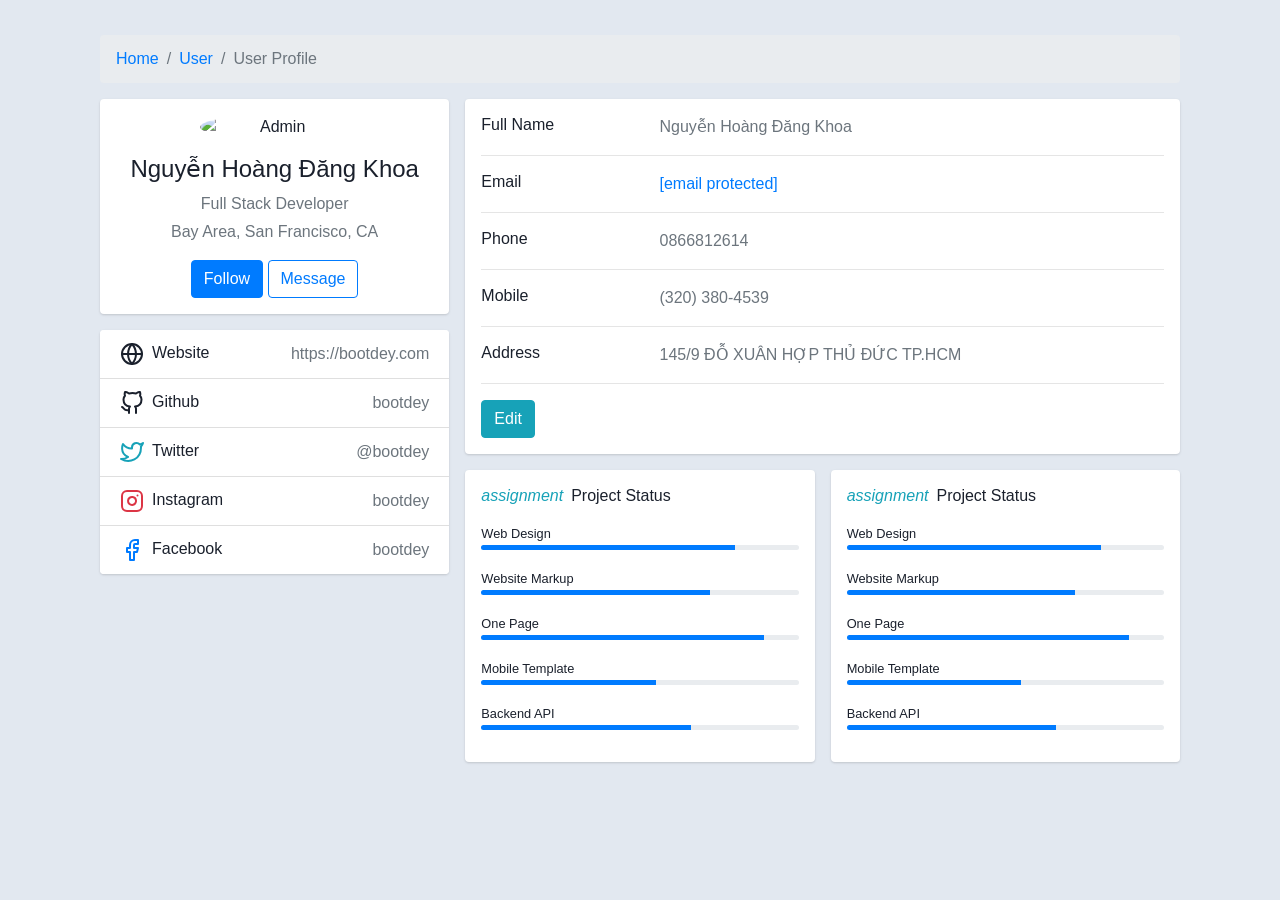
==== index.html @ bfdc1562 "DangKhoa" ====
<!DOCTYPE html>
<html lang="en">
<head>
    <meta charset="utf-8">
    <!--  This file has been downloaded from bootdey.com @bootdey on twitter -->
    <!--  All snippets are MIT license http://bootdey.com/license -->
    <title>profile with data and skills - Bootdey.com</title>
    <meta name="viewport" content="width=device-width, initial-scale=1">
    <link href="https://cdn.jsdelivr.net/npm/bootstrap@4.4.1/dist/css/bootstrap.min.css" rel="stylesheet">
    <style type="text/css">
    	body{
    margin-top:20px;
    color: #1a202c;
    text-align: left;
    background-color: #e2e8f0;    
}
.main-body {
    padding: 15px;
}
.card {
    box-shadow: 0 1px 3px 0 rgba(0,0,0,.1), 0 1px 2px 0 rgba(0,0,0,.06);
}

.card {
    position: relative;
    display: flex;
    flex-direction: column;
    min-width: 0;
    word-wrap: break-word;
    background-color: #fff;
    background-clip: border-box;
    border: 0 solid rgba(0,0,0,.125);
    border-radius: .25rem;
}

.card-body {
    flex: 1 1 auto;
    min-height: 1px;
    padding: 1rem;
}

.gutters-sm {
    margin-right: -8px;
    margin-left: -8px;
}

.gutters-sm>.col, .gutters-sm>[class*=col-] {
    padding-right: 8px;
    padding-left: 8px;
}
.mb-3, .my-3 {
    margin-bottom: 1rem!important;
}

.bg-gray-300 {
    background-color: #e2e8f0;
}
.h-100 {
    height: 100%!important;
}
.shadow-none {
    box-shadow: none!important;
}

    </style>
</head>
<body>
<div class="container">
    <div class="main-body">
    
          <!-- Breadcrumb -->
          <nav aria-label="breadcrumb" class="main-breadcrumb">
            <ol class="breadcrumb">
              <li class="breadcrumb-item"><a href="index.html">Home</a></li>
              <li class="breadcrumb-item"><a href="javascript:void(0)">User</a></li>
              <li class="breadcrumb-item active" aria-current="page">User Profile</li>
            </ol>
          </nav>
          <!-- /Breadcrumb -->
    
          <div class="row gutters-sm">
            <div class="col-md-4 mb-3">
              <div class="card">
                <div class="card-body">
                  <div class="d-flex flex-column align-items-center text-center">
                    <img src="https://scontent.fsgn1-1.fna.fbcdn.net/v/t39.30808-6/444770756_493498203100405_602131800872719834_n.jpg?_nc_cat=110&ccb=1-7&_nc_sid=6ee11a&_nc_eui2=AeHrU9W_yX6eQZA6cQtnyOkg-eYwI77nO1n55jAjvuc7Wezj3ORebYtf1UeyQE-muHd6cN0v9yzADHpi_3k20c_A&_nc_ohc=tJ06NX7mHHUQ7kNvgEF3PxW&_nc_oc=AdhpwPQ4kDg8mpm7Ackq1hfF5BBP0GXrar_Pa1H-_CUsiLS_zTbqjKzEU5OGPndCDkQ&_nc_zt=23&_nc_ht=scontent.fsgn1-1.fna&_nc_gid=ArAl6PXcGb-LOvoq2gQXxOv&oh=00_AYDkppzLd686g_xq1oTKb61SLhRffMhC3j8O_zALajV4MQ&oe=67CF299E" alt="Admin" class="rounded-circle" width="150">
                    <div class="mt-3">
                      <h4>Nguyễn Hoàng Đăng Khoa</h4>
                      <p class="text-secondary mb-1">Full Stack Developer</p>
                      <p class="text-muted font-size-sm">Bay Area, San Francisco, CA</p>
                      <button class="btn btn-primary">Follow</button>
                      <button class="btn btn-outline-primary">Message</button>
                    </div>
                  </div>
                </div>
              </div>
              <div class="card mt-3">
                <ul class="list-group list-group-flush">
                  <li class="list-group-item d-flex justify-content-between align-items-center flex-wrap">
                    <h6 class="mb-0"><svg xmlns="http://www.w3.org/2000/svg" width="24" height="24" viewBox="0 0 24 24" fill="none" stroke="currentColor" stroke-width="2" stroke-linecap="round" stroke-linejoin="round" class="feather feather-globe mr-2 icon-inline"><circle cx="12" cy="12" r="10"></circle><line x1="2" y1="12" x2="22" y2="12"></line><path d="M12 2a15.3 15.3 0 0 1 4 10 15.3 15.3 0 0 1-4 10 15.3 15.3 0 0 1-4-10 15.3 15.3 0 0 1 4-10z"></path></svg>Website</h6>
                    <span class="text-secondary">https://bootdey.com</span>
                  </li>
                  <li class="list-group-item d-flex justify-content-between align-items-center flex-wrap">
                    <h6 class="mb-0"><svg xmlns="http://www.w3.org/2000/svg" width="24" height="24" viewBox="0 0 24 24" fill="none" stroke="currentColor" stroke-width="2" stroke-linecap="round" stroke-linejoin="round" class="feather feather-github mr-2 icon-inline"><path d="M9 19c-5 1.5-5-2.5-7-3m14 6v-3.87a3.37 3.37 0 0 0-.94-2.61c3.14-.35 6.44-1.54 6.44-7A5.44 5.44 0 0 0 20 4.77 5.07 5.07 0 0 0 19.91 1S18.73.65 16 2.48a13.38 13.38 0 0 0-7 0C6.27.65 5.09 1 5.09 1A5.07 5.07 0 0 0 5 4.77a5.44 5.44 0 0 0-1.5 3.78c0 5.42 3.3 6.61 6.44 7A3.37 3.37 0 0 0 9 18.13V22"></path></svg>Github</h6>
                    <span class="text-secondary">bootdey</span>
                  </li>
                  <li class="list-group-item d-flex justify-content-between align-items-center flex-wrap">
                    <h6 class="mb-0"><svg xmlns="http://www.w3.org/2000/svg" width="24" height="24" viewBox="0 0 24 24" fill="none" stroke="currentColor" stroke-width="2" stroke-linecap="round" stroke-linejoin="round" class="feather feather-twitter mr-2 icon-inline text-info"><path d="M23 3a10.9 10.9 0 0 1-3.14 1.53 4.48 4.48 0 0 0-7.86 3v1A10.66 10.66 0 0 1 3 4s-4 9 5 13a11.64 11.64 0 0 1-7 2c9 5 20 0 20-11.5a4.5 4.5 0 0 0-.08-.83A7.72 7.72 0 0 0 23 3z"></path></svg>Twitter</h6>
                    <span class="text-secondary">@bootdey</span>
                  </li>
                  <li class="list-group-item d-flex justify-content-between align-items-center flex-wrap">
                    <h6 class="mb-0"><svg xmlns="http://www.w3.org/2000/svg" width="24" height="24" viewBox="0 0 24 24" fill="none" stroke="currentColor" stroke-width="2" stroke-linecap="round" stroke-linejoin="round" class="feather feather-instagram mr-2 icon-inline text-danger"><rect x="2" y="2" width="20" height="20" rx="5" ry="5"></rect><path d="M16 11.37A4 4 0 1 1 12.63 8 4 4 0 0 1 16 11.37z"></path><line x1="17.5" y1="6.5" x2="17.51" y2="6.5"></line></svg>Instagram</h6>
                    <span class="text-secondary">bootdey</span>
                  </li>
                  <li class="list-group-item d-flex justify-content-between align-items-center flex-wrap">
                    <h6 class="mb-0"><svg xmlns="http://www.w3.org/2000/svg" width="24" height="24" viewBox="0 0 24 24" fill="none" stroke="currentColor" stroke-width="2" stroke-linecap="round" stroke-linejoin="round" class="feather feather-facebook mr-2 icon-inline text-primary"><path d="M18 2h-3a5 5 0 0 0-5 5v3H7v4h3v8h4v-8h3l1-4h-4V7a1 1 0 0 1 1-1h3z"></path></svg>Facebook</h6>
                    <span class="text-secondary">bootdey</span>
                  </li>
                </ul>
              </div>
            </div>
            <div class="col-md-8">
              <div class="card mb-3">
                <div class="card-body">
                  <div class="row">
                    <div class="col-sm-3">
                      <h6 class="mb-0">Full Name</h6>
                    </div>
                    <div class="col-sm-9 text-secondary">
                      Nguyễn Hoàng Đăng Khoa
                    </div>
                  </div>
                  <hr>
                  <div class="row">
                    <div class="col-sm-3">
                      <h6 class="mb-0">Email</h6>
                    </div>
                    <div class="col-sm-9 text-secondary">
                      <a href="/cdn-cgi/l/email-protection" class="__cf_email__" data-cfemail="482e213808223d23253d20662924">[email&#160;protected]</a>
                    </div>
                  </div>
                  <hr>
                  <div class="row">
                    <div class="col-sm-3">
                      <h6 class="mb-0">Phone</h6>
                    </div>
                    <div class="col-sm-9 text-secondary">
                      0866812614
                    </div>
                  </div>
                  <hr>
                  <div class="row">
                    <div class="col-sm-3">
                      <h6 class="mb-0">Mobile</h6>
                    </div>
                    <div class="col-sm-9 text-secondary">
                      (320) 380-4539
                    </div>
                  </div>
                  <hr>
                  <div class="row">
                    <div class="col-sm-3">
                      <h6 class="mb-0">Address</h6>
                    </div>
                    <div class="col-sm-9 text-secondary">
                      145/9 ĐỖ XUÂN HỢP THỦ ĐỨC TP.HCM
                    </div>
                  </div>
                  <hr>
                  <div class="row">
                    <div class="col-sm-12">
                      <a class="btn btn-info " target="__blank" href="https://www.bootdey.com/snippets/view/profile-edit-data-and-skills">Edit</a>
                    </div>
                  </div>
                </div>
              </div>

              <div class="row gutters-sm">
                <div class="col-sm-6 mb-3">
                  <div class="card h-100">
                    <div class="card-body">
                      <h6 class="d-flex align-items-center mb-3"><i class="material-icons text-info mr-2">assignment</i>Project Status</h6>
                      <small>Web Design</small>
                      <div class="progress mb-3" style="height: 5px">
                        <div class="progress-bar bg-primary" role="progressbar" style="width: 80%" aria-valuenow="80" aria-valuemin="0" aria-valuemax="100"></div>
                      </div>
                      <small>Website Markup</small>
                      <div class="progress mb-3" style="height: 5px">
                        <div class="progress-bar bg-primary" role="progressbar" style="width: 72%" aria-valuenow="72" aria-valuemin="0" aria-valuemax="100"></div>
                      </div>
                      <small>One Page</small>
                      <div class="progress mb-3" style="height: 5px">
                        <div class="progress-bar bg-primary" role="progressbar" style="width: 89%" aria-valuenow="89" aria-valuemin="0" aria-valuemax="100"></div>
                      </div>
                      <small>Mobile Template</small>
                      <div class="progress mb-3" style="height: 5px">
                        <div class="progress-bar bg-primary" role="progressbar" style="width: 55%" aria-valuenow="55" aria-valuemin="0" aria-valuemax="100"></div>
                      </div>
                      <small>Backend API</small>
                      <div class="progress mb-3" style="height: 5px">
                        <div class="progress-bar bg-primary" role="progressbar" style="width: 66%" aria-valuenow="66" aria-valuemin="0" aria-valuemax="100"></div>
                      </div>
                    </div>
                  </div>
                </div>
                <div class="col-sm-6 mb-3">
                  <div class="card h-100">
                    <div class="card-body">
                      <h6 class="d-flex align-items-center mb-3"><i class="material-icons text-info mr-2">assignment</i>Project Status</h6>
                      <small>Web Design</small>
                      <div class="progress mb-3" style="height: 5px">
                        <div class="progress-bar bg-primary" role="progressbar" style="width: 80%" aria-valuenow="80" aria-valuemin="0" aria-valuemax="100"></div>
                      </div>
                      <small>Website Markup</small>
                      <div class="progress mb-3" style="height: 5px">
                        <div class="progress-bar bg-primary" role="progressbar" style="width: 72%" aria-valuenow="72" aria-valuemin="0" aria-valuemax="100"></div>
                      </div>
                      <small>One Page</small>
                      <div class="progress mb-3" style="height: 5px">
                        <div class="progress-bar bg-primary" role="progressbar" style="width: 89%" aria-valuenow="89" aria-valuemin="0" aria-valuemax="100"></div>
                      </div>
                      <small>Mobile Template</small>
                      <div class="progress mb-3" style="height: 5px">
                        <div class="progress-bar bg-primary" role="progressbar" style="width: 55%" aria-valuenow="55" aria-valuemin="0" aria-valuemax="100"></div>
                      </div>
                      <small>Backend API</small>
                      <div class="progress mb-3" style="height: 5px">
                        <div class="progress-bar bg-primary" role="progressbar" style="width: 66%" aria-valuenow="66" aria-valuemin="0" aria-valuemax="100"></div>
                      </div>
                    </div>
                  </div>
                </div>
              </div>



            </div>
          </div>

        </div>
    </div>
<script data-cfasync="false" src="/cdn-cgi/scripts/5c5dd728/cloudflare-static/email-decode.min.js"></script><script src="https://code.jquery.com/jquery-1.10.2.min.js"></script>
<script src="https://cdn.jsdelivr.net/npm/bootstrap@4.4.1/dist/js/bootstrap.bundle.min.js"></script>
<script type="text/javascript">
	
</script>
</body>
</html>
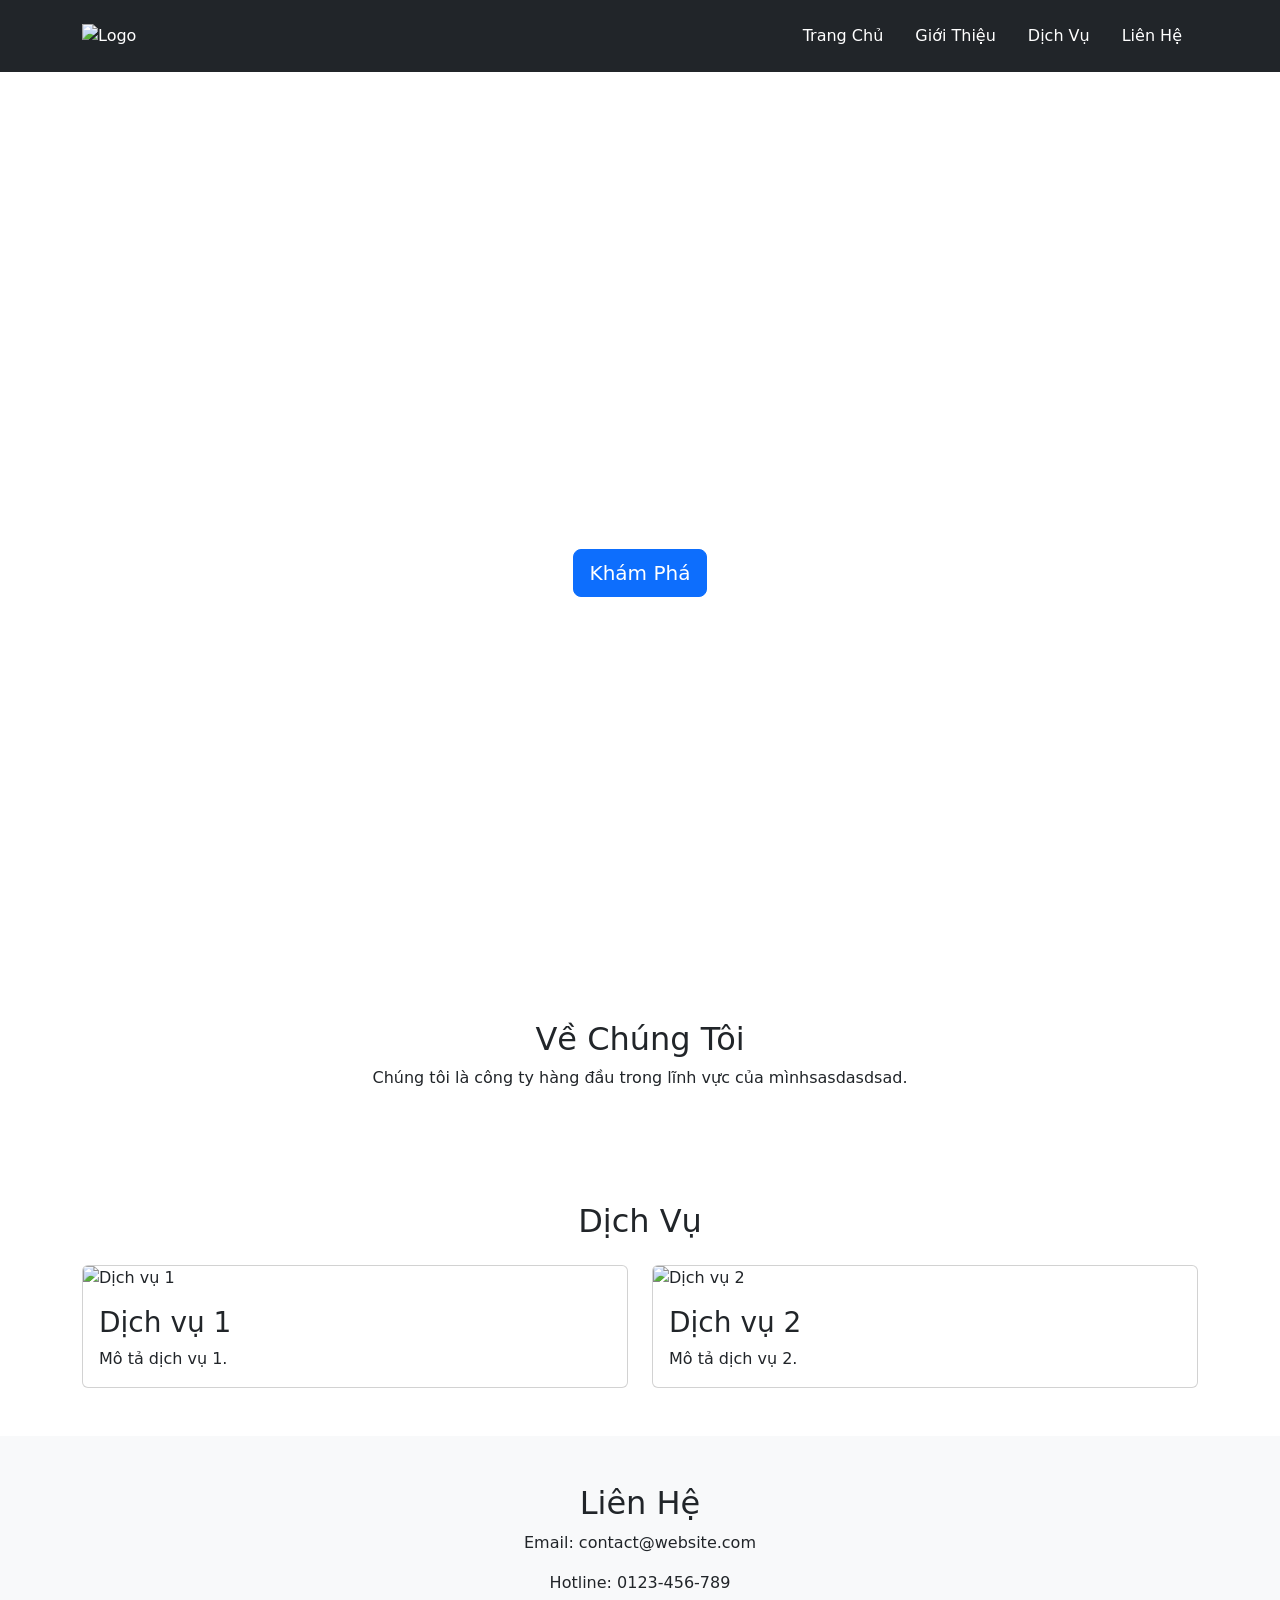
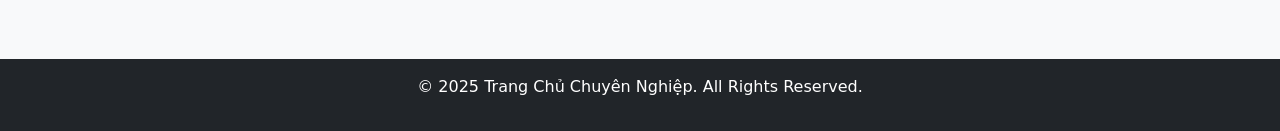
==== commit de4d85ce: "khoa" ====
--- a/index.html
+++ b/index.html
@@ -1,248 +1,78 @@
 <!DOCTYPE html>
-<html lang="en">
+<html lang="vi">
 <head>
-    <meta charset="utf-8">
-    <!--  This file has been downloaded from bootdey.com @bootdey on twitter -->
-    <!--  All snippets are MIT license http://bootdey.com/license -->
-    <title>profile with data and skills - Bootdey.com</title>
-    <meta name="viewport" content="width=device-width, initial-scale=1">
-    <link href="https://cdn.jsdelivr.net/npm/bootstrap@4.4.1/dist/css/bootstrap.min.css" rel="stylesheet">
-    <style type="text/css">
-    	body{
-    margin-top:20px;
-    color: #1a202c;
-    text-align: left;
-    background-color: #e2e8f0;    
-}
-.main-body {
-    padding: 15px;
-}
-.card {
-    box-shadow: 0 1px 3px 0 rgba(0,0,0,.1), 0 1px 2px 0 rgba(0,0,0,.06);
-}
-
-.card {
-    position: relative;
-    display: flex;
-    flex-direction: column;
-    min-width: 0;
-    word-wrap: break-word;
-    background-color: #fff;
-    background-clip: border-box;
-    border: 0 solid rgba(0,0,0,.125);
-    border-radius: .25rem;
-}
-
-.card-body {
-    flex: 1 1 auto;
-    min-height: 1px;
-    padding: 1rem;
-}
-
-.gutters-sm {
-    margin-right: -8px;
-    margin-left: -8px;
-}
-
-.gutters-sm>.col, .gutters-sm>[class*=col-] {
-    padding-right: 8px;
-    padding-left: 8px;
-}
-.mb-3, .my-3 {
-    margin-bottom: 1rem!important;
-}
-
-.bg-gray-300 {
-    background-color: #e2e8f0;
-}
-.h-100 {
-    height: 100%!important;
-}
-.shadow-none {
-    box-shadow: none!important;
-}
-
-    </style>
+    <meta charset="UTF-8">
+    <meta name="viewport" content="width=device-width, initial-scale=1.0">
+    <title>Trang Chủ Chuyên Nghiệp</title>
+    <link rel="stylesheet" href="https://cdn.jsdelivr.net/npm/bootstrap@5.3.0/dist/css/bootstrap.min.css">
+    <link rel="stylesheet" href="style.css">
 </head>
 <body>
-<div class="container">
-    <div class="main-body">
+    <header class="bg-dark text-white py-3">
+        <div class="container d-flex justify-content-between align-items-center">
+            <div class="logo">
+                <img src="images/abc.jpg" alt="Logo" class="img-fluid" style="height: 50px;">
+            </div>
+            <nav>
+                <ul class="nav">
+                    <li class="nav-item"><a class="nav-link text-white" href="#">Trang Chủ</a></li>
+                    <li class="nav-item"><a class="nav-link text-white" href="#about">Giới Thiệu</a></li>
+                    <li class="nav-item"><a class="nav-link text-white" href="#services">Dịch Vụ</a></li>
+                    <li class="nav-item"><a class="nav-link text-white" href="#contact">Liên Hệ</a></li>
+                </ul>
+            </nav>
+        </div>
+    </header>
     
-          <!-- Breadcrumb -->
-          <nav aria-label="breadcrumb" class="main-breadcrumb">
-            <ol class="breadcrumb">
-              <li class="breadcrumb-item"><a href="index.html">Home</a></li>
-              <li class="breadcrumb-item"><a href="javascript:void(0)">User</a></li>
-              <li class="breadcrumb-item active" aria-current="page">User Profile</li>
-            </ol>
-          </nav>
-          <!-- /Breadcrumb -->
+    <section class="hero text-center text-white d-flex align-items-center justify-content-center" style="height: 100vh; background: url('images/hero.jpg') center/cover;">
+        <div>
+            <h1>Chào Mừng Đến Với Website Của Chúng Tôi</h1>
+            <p class="lead">Chúng tôi cung cấp những giải pháp chuyên nghiệp và sáng tạo.</p>
+            <a href="#services" class="btn btn-primary btn-lg">Khám Phá</a>
+        </div>
+    </section>
     
-          <div class="row gutters-sm">
-            <div class="col-md-4 mb-3">
-              <div class="card">
-                <div class="card-body">
-                  <div class="d-flex flex-column align-items-center text-center">
-                    <img src="https://scontent.fsgn1-1.fna.fbcdn.net/v/t39.30808-6/444770756_493498203100405_602131800872719834_n.jpg?_nc_cat=110&ccb=1-7&_nc_sid=6ee11a&_nc_eui2=AeHrU9W_yX6eQZA6cQtnyOkg-eYwI77nO1n55jAjvuc7Wezj3ORebYtf1UeyQE-muHd6cN0v9yzADHpi_3k20c_A&_nc_ohc=tJ06NX7mHHUQ7kNvgEF3PxW&_nc_oc=AdhpwPQ4kDg8mpm7Ackq1hfF5BBP0GXrar_Pa1H-_CUsiLS_zTbqjKzEU5OGPndCDkQ&_nc_zt=23&_nc_ht=scontent.fsgn1-1.fna&_nc_gid=ArAl6PXcGb-LOvoq2gQXxOv&oh=00_AYDkppzLd686g_xq1oTKb61SLhRffMhC3j8O_zALajV4MQ&oe=67CF299E" alt="Admin" class="rounded-circle" width="150">
-                    <div class="mt-3">
-                      <h4>Nguyễn Hoàng Đăng Khoa</h4>
-                      <p class="text-secondary mb-1">Full Stack Developer</p>
-                      <p class="text-muted font-size-sm">Bay Area, San Francisco, CA</p>
-                      <button class="btn btn-primary">Follow</button>
-                      <button class="btn btn-outline-primary">Message</button>
+    <section id="about" class="container py-5 text-center">
+        <h2>Về Chúng Tôi</h2>
+        <p>Chúng tôi là công ty hàng đầu trong lĩnh vực của mìnhsasdasdsad.</p>
+    </section>
+    
+    <section id="services" class="container py-5">
+        <h2 class="text-center mb-4">Dịch Vụ</h2>
+        <div class="row">
+            <div class="col-md-6">
+                <div class="card">
+                    <img src="images/abc1 (1).jpg" class="card-img-top" alt="Dịch vụ 1">
+                    <div class="card-body">
+                        <h3 class="card-title">Dịch vụ 1</h3>
+                        <p class="card-text">Mô tả dịch vụ 1.</p>
                     </div>
-                  </div>
                 </div>
-              </div>
-              <div class="card mt-3">
-                <ul class="list-group list-group-flush">
-                  <li class="list-group-item d-flex justify-content-between align-items-center flex-wrap">
-                    <h6 class="mb-0"><svg xmlns="http://www.w3.org/2000/svg" width="24" height="24" viewBox="0 0 24 24" fill="none" stroke="currentColor" stroke-width="2" stroke-linecap="round" stroke-linejoin="round" class="feather feather-globe mr-2 icon-inline"><circle cx="12" cy="12" r="10"></circle><line x1="2" y1="12" x2="22" y2="12"></line><path d="M12 2a15.3 15.3 0 0 1 4 10 15.3 15.3 0 0 1-4 10 15.3 15.3 0 0 1-4-10 15.3 15.3 0 0 1 4-10z"></path></svg>Website</h6>
-                    <span class="text-secondary">https://bootdey.com</span>
-                  </li>
-                  <li class="list-group-item d-flex justify-content-between align-items-center flex-wrap">
-                    <h6 class="mb-0"><svg xmlns="http://www.w3.org/2000/svg" width="24" height="24" viewBox="0 0 24 24" fill="none" stroke="currentColor" stroke-width="2" stroke-linecap="round" stroke-linejoin="round" class="feather feather-github mr-2 icon-inline"><path d="M9 19c-5 1.5-5-2.5-7-3m14 6v-3.87a3.37 3.37 0 0 0-.94-2.61c3.14-.35 6.44-1.54 6.44-7A5.44 5.44 0 0 0 20 4.77 5.07 5.07 0 0 0 19.91 1S18.73.65 16 2.48a13.38 13.38 0 0 0-7 0C6.27.65 5.09 1 5.09 1A5.07 5.07 0 0 0 5 4.77a5.44 5.44 0 0 0-1.5 3.78c0 5.42 3.3 6.61 6.44 7A3.37 3.37 0 0 0 9 18.13V22"></path></svg>Github</h6>
-                    <span class="text-secondary">bootdey</span>
-                  </li>
-                  <li class="list-group-item d-flex justify-content-between align-items-center flex-wrap">
-                    <h6 class="mb-0"><svg xmlns="http://www.w3.org/2000/svg" width="24" height="24" viewBox="0 0 24 24" fill="none" stroke="currentColor" stroke-width="2" stroke-linecap="round" stroke-linejoin="round" class="feather feather-twitter mr-2 icon-inline text-info"><path d="M23 3a10.9 10.9 0 0 1-3.14 1.53 4.48 4.48 0 0 0-7.86 3v1A10.66 10.66 0 0 1 3 4s-4 9 5 13a11.64 11.64 0 0 1-7 2c9 5 20 0 20-11.5a4.5 4.5 0 0 0-.08-.83A7.72 7.72 0 0 0 23 3z"></path></svg>Twitter</h6>
-                    <span class="text-secondary">@bootdey</span>
-                  </li>
-                  <li class="list-group-item d-flex justify-content-between align-items-center flex-wrap">
-                    <h6 class="mb-0"><svg xmlns="http://www.w3.org/2000/svg" width="24" height="24" viewBox="0 0 24 24" fill="none" stroke="currentColor" stroke-width="2" stroke-linecap="round" stroke-linejoin="round" class="feather feather-instagram mr-2 icon-inline text-danger"><rect x="2" y="2" width="20" height="20" rx="5" ry="5"></rect><path d="M16 11.37A4 4 0 1 1 12.63 8 4 4 0 0 1 16 11.37z"></path><line x1="17.5" y1="6.5" x2="17.51" y2="6.5"></line></svg>Instagram</h6>
-                    <span class="text-secondary">bootdey</span>
-                  </li>
-                  <li class="list-group-item d-flex justify-content-between align-items-center flex-wrap">
-                    <h6 class="mb-0"><svg xmlns="http://www.w3.org/2000/svg" width="24" height="24" viewBox="0 0 24 24" fill="none" stroke="currentColor" stroke-width="2" stroke-linecap="round" stroke-linejoin="round" class="feather feather-facebook mr-2 icon-inline text-primary"><path d="M18 2h-3a5 5 0 0 0-5 5v3H7v4h3v8h4v-8h3l1-4h-4V7a1 1 0 0 1 1-1h3z"></path></svg>Facebook</h6>
-                    <span class="text-secondary">bootdey</span>
-                  </li>
-                </ul>
-              </div>
             </div>
-            <div class="col-md-8">
-              <div class="card mb-3">
-                <div class="card-body">
-                  <div class="row">
-                    <div class="col-sm-3">
-                      <h6 class="mb-0">Full Name</h6>
+            <div class="col-md-6">
+                <div class="card">
+                    <img src="images/abc1 (2).jpg" class="card-img-top" alt="Dịch vụ 2">
+                    <div class="card-body">
+                        <h3 class="card-title">Dịch vụ 2</h3>
+                        <p class="card-text">Mô tả dịch vụ 2.</p>
                     </div>
-                    <div class="col-sm-9 text-secondary">
-                      Nguyễn Hoàng Đăng Khoa
-                    </div>
-                  </div>
-                  <hr>
-                  <div class="row">
-                    <div class="col-sm-3">
-                      <h6 class="mb-0">Email</h6>
-                    </div>
-                    <div class="col-sm-9 text-secondary">
-                      <a href="/cdn-cgi/l/email-protection" class="__cf_email__" data-cfemail="482e213808223d23253d20662924">[email&#160;protected]</a>
-                    </div>
-                  </div>
-                  <hr>
-                  <div class="row">
-                    <div class="col-sm-3">
-                      <h6 class="mb-0">Phone</h6>
-                    </div>
-                    <div class="col-sm-9 text-secondary">
-                      0866812614
-                    </div>
-                  </div>
-                  <hr>
-                  <div class="row">
-                    <div class="col-sm-3">
-                      <h6 class="mb-0">Mobile</h6>
-                    </div>
-                    <div class="col-sm-9 text-secondary">
-                      (320) 380-4539
-                    </div>
-                  </div>
-                  <hr>
-                  <div class="row">
-                    <div class="col-sm-3">
-                      <h6 class="mb-0">Address</h6>
-                    </div>
-                    <div class="col-sm-9 text-secondary">
-                      145/9 ĐỖ XUÂN HỢP THỦ ĐỨC TP.HCM
-                    </div>
-                  </div>
-                  <hr>
-                  <div class="row">
-                    <div class="col-sm-12">
-                      <a class="btn btn-info " target="__blank" href="https://www.bootdey.com/snippets/view/profile-edit-data-and-skills">Edit</a>
-                    </div>
-                  </div>
                 </div>
-              </div>
+            </div>
+        </div>
+    </section>
+    
+    <section id="contact" class="bg-light py-5 text-center">
+        <div class="container">
+            <h2>Liên Hệ</h2>
+            <p>Email: contact@website.com</p>
+            <p>Hotline: 0123-456-789</p>
+        </div>
+    </section>
+    
+    <footer class="bg-dark text-white text-center py-3">
+        <p>&copy; 2025 Trang Chủ Chuyên Nghiệp. All Rights Reserved.</p>
+    </footer>
 
-              <div class="row gutters-sm">
-                <div class="col-sm-6 mb-3">
-                  <div class="card h-100">
-                    <div class="card-body">
-                      <h6 class="d-flex align-items-center mb-3"><i class="material-icons text-info mr-2">assignment</i>Project Status</h6>
-                      <small>Web Design</small>
-                      <div class="progress mb-3" style="height: 5px">
-                        <div class="progress-bar bg-primary" role="progressbar" style="width: 80%" aria-valuenow="80" aria-valuemin="0" aria-valuemax="100"></div>
-                      </div>
-                      <small>Website Markup</small>
-                      <div class="progress mb-3" style="height: 5px">
-                        <div class="progress-bar bg-primary" role="progressbar" style="width: 72%" aria-valuenow="72" aria-valuemin="0" aria-valuemax="100"></div>
-                      </div>
-                      <small>One Page</small>
-                      <div class="progress mb-3" style="height: 5px">
-                        <div class="progress-bar bg-primary" role="progressbar" style="width: 89%" aria-valuenow="89" aria-valuemin="0" aria-valuemax="100"></div>
-                      </div>
-                      <small>Mobile Template</small>
-                      <div class="progress mb-3" style="height: 5px">
-                        <div class="progress-bar bg-primary" role="progressbar" style="width: 55%" aria-valuenow="55" aria-valuemin="0" aria-valuemax="100"></div>
-                      </div>
-                      <small>Backend API</small>
-                      <div class="progress mb-3" style="height: 5px">
-                        <div class="progress-bar bg-primary" role="progressbar" style="width: 66%" aria-valuenow="66" aria-valuemin="0" aria-valuemax="100"></div>
-                      </div>
-                    </div>
-                  </div>
-                </div>
-                <div class="col-sm-6 mb-3">
-                  <div class="card h-100">
-                    <div class="card-body">
-                      <h6 class="d-flex align-items-center mb-3"><i class="material-icons text-info mr-2">assignment</i>Project Status</h6>
-                      <small>Web Design</small>
-                      <div class="progress mb-3" style="height: 5px">
-                        <div class="progress-bar bg-primary" role="progressbar" style="width: 80%" aria-valuenow="80" aria-valuemin="0" aria-valuemax="100"></div>
-                      </div>
-                      <small>Website Markup</small>
-                      <div class="progress mb-3" style="height: 5px">
-                        <div class="progress-bar bg-primary" role="progressbar" style="width: 72%" aria-valuenow="72" aria-valuemin="0" aria-valuemax="100"></div>
-                      </div>
-                      <small>One Page</small>
-                      <div class="progress mb-3" style="height: 5px">
-                        <div class="progress-bar bg-primary" role="progressbar" style="width: 89%" aria-valuenow="89" aria-valuemin="0" aria-valuemax="100"></div>
-                      </div>
-                      <small>Mobile Template</small>
-                      <div class="progress mb-3" style="height: 5px">
-                        <div class="progress-bar bg-primary" role="progressbar" style="width: 55%" aria-valuenow="55" aria-valuemin="0" aria-valuemax="100"></div>
-                      </div>
-                      <small>Backend API</small>
-                      <div class="progress mb-3" style="height: 5px">
-                        <div class="progress-bar bg-primary" role="progressbar" style="width: 66%" aria-valuenow="66" aria-valuemin="0" aria-valuemax="100"></div>
-                      </div>
-                    </div>
-                  </div>
-                </div>
-              </div>
-
-
-
-            </div>
-          </div>
-
-        </div>
-    </div>
-<script data-cfasync="false" src="/cdn-cgi/scripts/5c5dd728/cloudflare-static/email-decode.min.js"></script><script src="https://code.jquery.com/jquery-1.10.2.min.js"></script>
-<script src="https://cdn.jsdelivr.net/npm/bootstrap@4.4.1/dist/js/bootstrap.bundle.min.js"></script>
-<script type="text/javascript">
-	
-</script>
+    <script src="https://cdn.jsdelivr.net/npm/bootstrap@5.3.0/dist/js/bootstrap.bundle.min.js"></script>
 </body>
-</html>+</html>
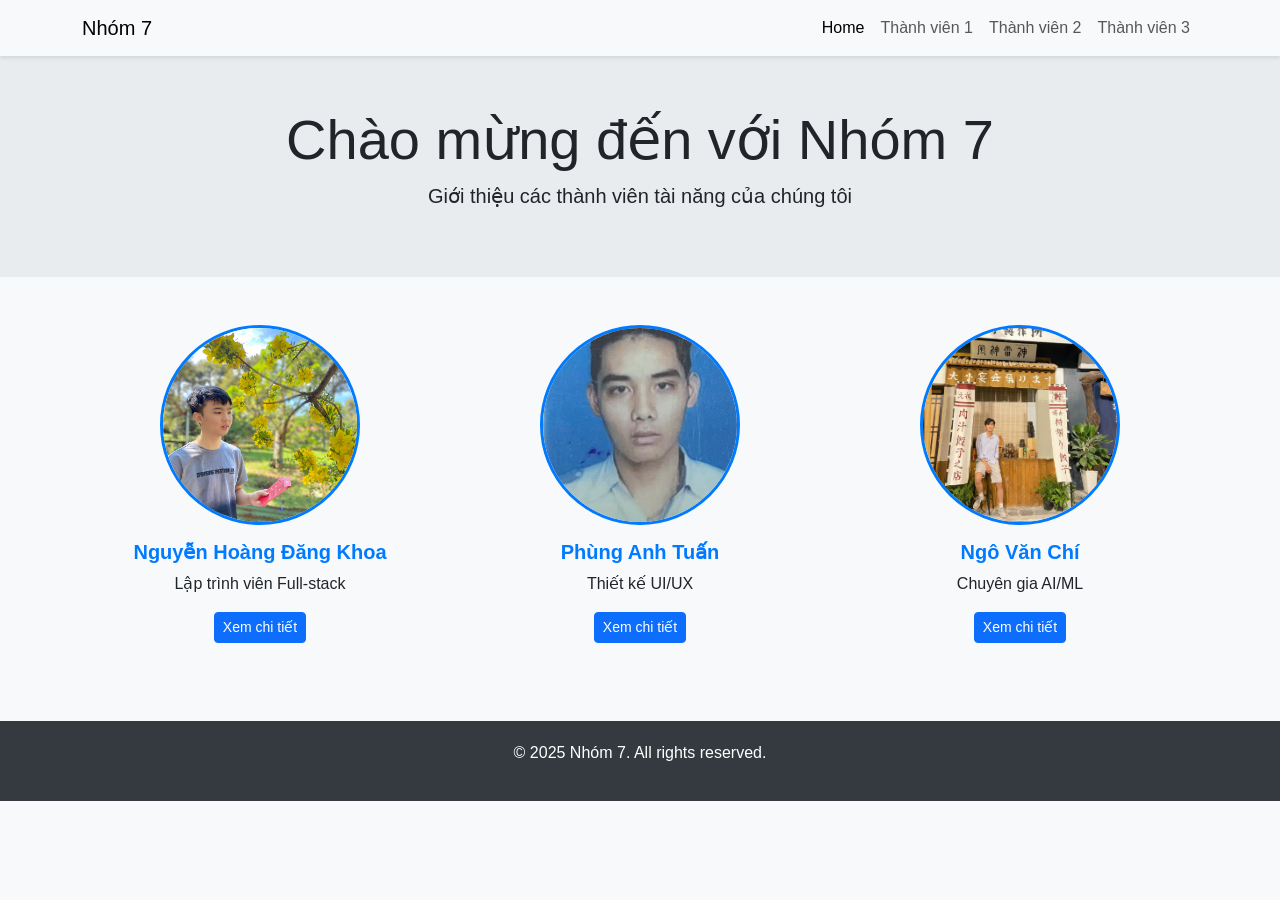
==== commit 74e586f6: "Khoa" ====
--- a/index.html
+++ b/index.html
@@ -1,78 +1,120 @@
 <!DOCTYPE html>
 <html lang="vi">
 <head>
-    <meta charset="UTF-8">
-    <meta name="viewport" content="width=device-width, initial-scale=1.0">
-    <title>Trang Chủ Chuyên Nghiệp</title>
-    <link rel="stylesheet" href="https://cdn.jsdelivr.net/npm/bootstrap@5.3.0/dist/css/bootstrap.min.css">
-    <link rel="stylesheet" href="style.css">
+  <meta charset="UTF-8">
+  <meta name="viewport" content="width=device-width, initial-scale=1.0">
+  <title>Giới thiệu Nhóm 7</title>
+  <!-- Bootstrap CSS -->
+  <link href="https://cdn.jsdelivr.net/npm/bootstrap@5.3.3/dist/css/bootstrap.min.css" rel="stylesheet" integrity="sha384-QWTKZyjpPEjISv5WaRU9OFeRpok6YctnYmDr5pNlyT2bRjXh0JMhjY6hW+ALEwIH" crossorigin="anonymous">
+  <!-- Custom CSS -->
+  <style>
+    body {
+      font-family: 'Arial', sans-serif;
+      background-color: #f8f9fa;
+    }
+    .navbar {
+      box-shadow: 0 2px 4px rgba(0, 0, 0, 0.1);
+    }
+    .hero-section {
+      text-align: center;
+      padding: 50px 0;
+      background-color: #e9ecef;
+    }
+    .team-member {
+      text-align: center;
+      margin-bottom: 30px;
+    }
+    .team-member img {
+      width: 200px;
+      height: 200px;
+      object-fit: cover;
+      border-radius: 50%;
+      margin-bottom: 15px;
+      border: 3px solid #007bff;
+    }
+    .team-member h5 {
+      color: #007bff;
+      font-weight: bold;
+    }
+    .footer {
+      text-align: center;
+      padding: 20px 0;
+      background-color: #343a40;
+      color: white;
+      position: relative;
+      bottom: 0;
+      width: 100%;
+    }
+  </style>
 </head>
 <body>
-    <header class="bg-dark text-white py-3">
-        <div class="container d-flex justify-content-between align-items-center">
-            <div class="logo">
-                <img src="images/abc.jpg" alt="Logo" class="img-fluid" style="height: 50px;">
-            </div>
-            <nav>
-                <ul class="nav">
-                    <li class="nav-item"><a class="nav-link text-white" href="#">Trang Chủ</a></li>
-                    <li class="nav-item"><a class="nav-link text-white" href="#about">Giới Thiệu</a></li>
-                    <li class="nav-item"><a class="nav-link text-white" href="#services">Dịch Vụ</a></li>
-                    <li class="nav-item"><a class="nav-link text-white" href="#contact">Liên Hệ</a></li>
-                </ul>
-            </nav>
-        </div>
-    </header>
-    
-    <section class="hero text-center text-white d-flex align-items-center justify-content-center" style="height: 100vh; background: url('images/hero.jpg') center/cover;">
-        <div>
-            <h1>Chào Mừng Đến Với Website Của Chúng Tôi</h1>
-            <p class="lead">Chúng tôi cung cấp những giải pháp chuyên nghiệp và sáng tạo.</p>
-            <a href="#services" class="btn btn-primary btn-lg">Khám Phá</a>
-        </div>
-    </section>
-    
-    <section id="about" class="container py-5 text-center">
-        <h2>Về Chúng Tôi</h2>
-        <p>Chúng tôi là công ty hàng đầu trong lĩnh vực của mìnhsasdasdsad.</p>
-    </section>
-    
-    <section id="services" class="container py-5">
-        <h2 class="text-center mb-4">Dịch Vụ</h2>
-        <div class="row">
-            <div class="col-md-6">
-                <div class="card">
-                    <img src="images/abc1 (1).jpg" class="card-img-top" alt="Dịch vụ 1">
-                    <div class="card-body">
-                        <h3 class="card-title">Dịch vụ 1</h3>
-                        <p class="card-text">Mô tả dịch vụ 1.</p>
-                    </div>
-                </div>
-            </div>
-            <div class="col-md-6">
-                <div class="card">
-                    <img src="images/abc1 (2).jpg" class="card-img-top" alt="Dịch vụ 2">
-                    <div class="card-body">
-                        <h3 class="card-title">Dịch vụ 2</h3>
-                        <p class="card-text">Mô tả dịch vụ 2.</p>
-                    </div>
-                </div>
-            </div>
-        </div>
-    </section>
-    
-    <section id="contact" class="bg-light py-5 text-center">
-        <div class="container">
-            <h2>Liên Hệ</h2>
-            <p>Email: contact@website.com</p>
-            <p>Hotline: 0123-456-789</p>
-        </div>
-    </section>
-    
-    <footer class="bg-dark text-white text-center py-3">
-        <p>&copy; 2025 Trang Chủ Chuyên Nghiệp. All Rights Reserved.</p>
-    </footer>
+  <!-- Navbar -->
+  <nav class="navbar navbar-expand-lg navbar-light bg-light">
+    <div class="container">
+      <a class="navbar-brand" href="index.html">Nhóm 7</a>
+      <button class="navbar-toggler" type="button" data-bs-toggle="collapse" data-bs-target="#navbarNav" aria-controls="navbarNav" aria-expanded="false" aria-label="Toggle navigation">
+        <span class="navbar-toggler-icon"></span>
+      </button>
+      <div class="collapse navbar-collapse" id="navbarNav">
+        <ul class="navbar-nav ms-auto">
+          <li class="nav-item">
+            <a class="nav-link active" aria-current="page" href="index.html">Home</a>
+          </li>
+          <li class="nav-item">
+            <a class="nav-link" href="students/NguyenHoangDangKhoa.html">Thành viên 1</a>
+          </li>
+          <li class="nav-item">
+            <a class="nav-link" href="students/PhungAnhTuan.html">Thành viên 2</a>
+          </li>
+          <li class="nav-item">
+            <a class="nav-link" href="students/NgoVanChi.html">Thành viên 3</a>
+          </li>
+        </ul>
+      </div>
+    </div>
+  </nav>
 
-    <script src="https://cdn.jsdelivr.net/npm/bootstrap@5.3.0/dist/js/bootstrap.bundle.min.js"></script>
+  <!-- Hero Section -->
+  <div class="hero-section">
+    <div class="container">
+      <h1 class="display-4">Chào mừng đến với Nhóm 7</h1>
+      <p class="lead">Giới thiệu các thành viên tài năng của chúng tôi</p>
+    </div>
+  </div>
+
+  <!-- Team Members Section -->
+  <div class="container my-5">
+    <div class="row">
+      <!-- Thành viên 1 -->
+      <div class="col-md-4 team-member">
+        <img src="images/svtb-show.jpg" alt="Ảnh Thành viên 1">
+        <h5>Nguyễn Hoàng Đăng Khoa</h5>
+        <p>Lập trình viên Full-stack</p>
+        <a href="students/NguyenHoangDangKhoa.html" class="btn btn-primary btn-sm">Xem chi tiết</a>
+      </div>
+      <!-- Thành viên 2 -->
+      <div class="col-md-4 team-member">
+        <img src="images/tuan.jpg" alt="Ảnh Thành viên 2">
+        <h5>Phùng Anh Tuấn</h5>
+        <p>Thiết kế UI/UX</p>
+        <a href="students/PhungAnhTuan.html" class="btn btn-primary btn-sm">Xem chi tiết</a>
+      </div>
+      <!-- Thành viên 3 -->
+      <div class="col-md-4 team-member">
+        <img src="images/vanchi.png" alt="Ảnh Thành viên 3">
+        <h5>Ngô Văn Chí</h5>
+        <p>Chuyên gia AI/ML</p>
+        <a href="students/NgoVanChi.html" class="btn btn-primary btn-sm">Xem chi tiết</a>
+      </div>
+    </div>
+  </div>
+
+  <!-- Footer -->
+  <div class="footer">
+    <p>&copy; 2025 Nhóm 7. All rights reserved.</p>
+  </div>
+
+  <!-- Bootstrap JS -->
+  <script src="https://cdn.jsdelivr.net/npm/bootstrap@5.3.3/dist/js/bootstrap.bundle.min.js" integrity="sha384-YvpcrYf0tY3lHB60NNkmXc5s9fDVZLESaAA55NDzOxhy9GkcIdslK1eN7N6jIeHz" crossorigin="anonymous"></script>
 </body>
-</html>
+</html>
